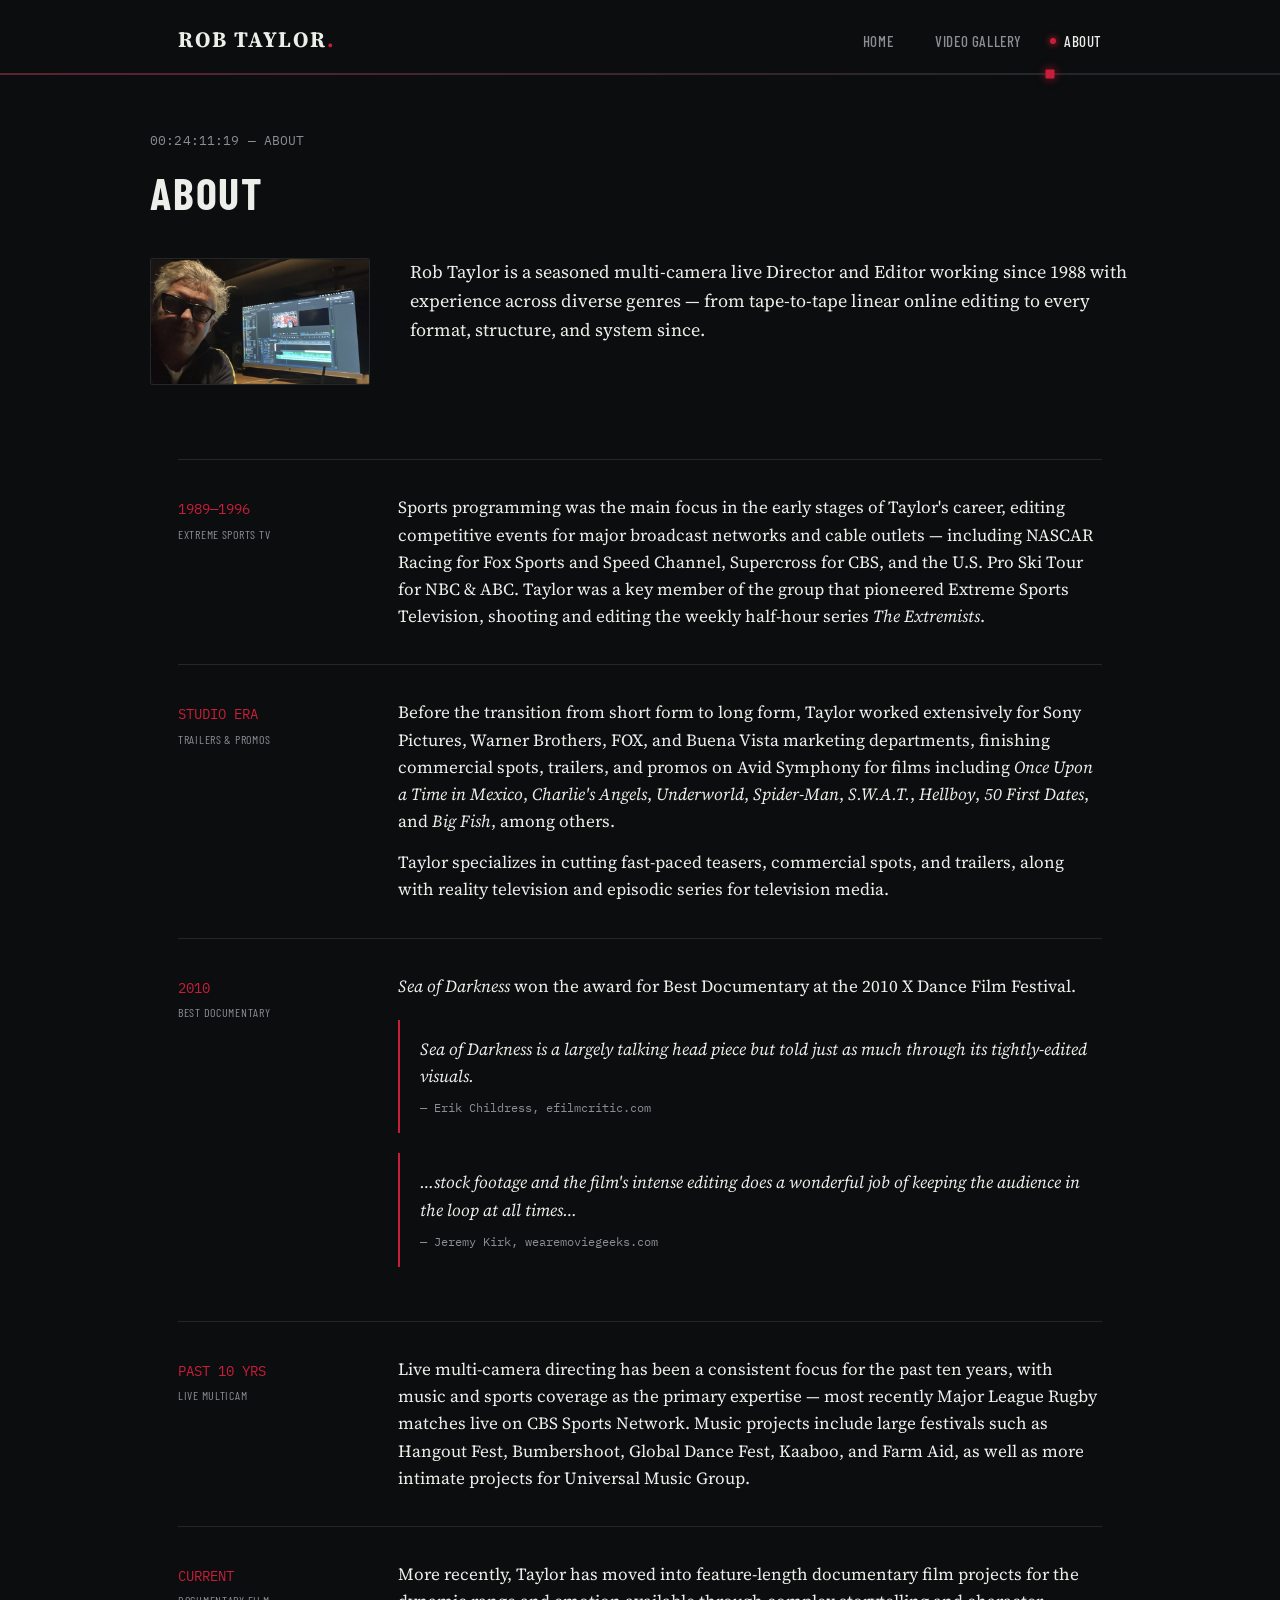
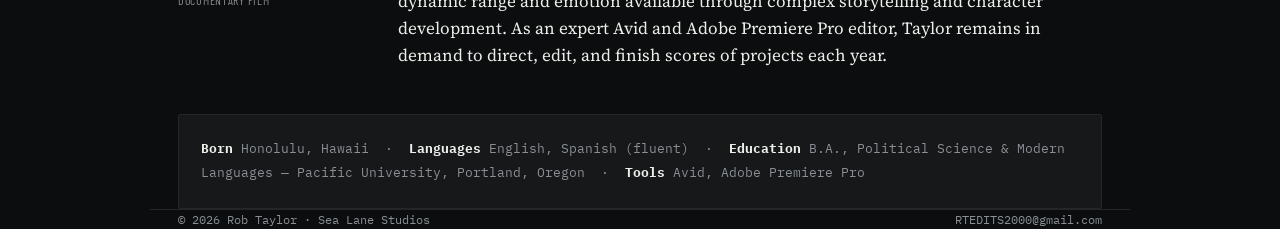
==== about.html @ 9c912b34 "Add files via upload" ====
<!doctype html>
<html lang="en">
<head>
<meta charset="UTF-8">
<meta name="viewport" content="width=device-width, initial-scale=1">
<title>About — Rob Taylor</title>
<meta name="description" content="Rob Taylor is a multi-camera live Director and Editor working since 1988 across sports, music, studio trailers, and documentary film.">
<link rel="stylesheet" href="styles.css">
</head>
<body>

<header class="site-header">
  <div class="frame">
    <div class="header-row">
      <a href="index.html" class="wordmark">ROB TAYLOR<span class="dot">.</span></a>
      <nav class="primary" aria-label="Primary">
        <a href="index.html">Home</a>
        <a href="video-gallery.html">Video Gallery</a>
        <a href="about.html" class="active">About</a>
      </nav>
    </div>
  </div>
  <div class="scrub"><div class="fill" style="width:82%"></div><div class="head" style="left:82%"></div></div>
</header>

<main>
  <section class="section frame" style="border-top:none; padding-top:56px;">
    <p class="eyebrow mono">00:24:11:19 — ABOUT</p>
    <h2>About</h2>

    <div class="bio-top">
      <img src="images/headshot.jpg" alt="Rob Taylor">
      <p>Rob Taylor is a seasoned multi-camera live Director and Editor working since 1988 with experience across diverse genres — from tape-to-tape linear online editing to every format, structure, and system since.</p>
    </div>
  </section>

  <section class="frame" style="padding-top:0;">

    <div class="era">
      <div class="era-time">1989—1996<span class="label-line">Extreme Sports TV</span></div>
      <div>
        <p>Sports programming was the main focus in the early stages of Taylor's career, editing competitive events for major broadcast networks and cable outlets — including NASCAR Racing for Fox Sports and Speed Channel, Supercross for CBS, and the U.S. Pro Ski Tour for NBC &amp; ABC. Taylor was a key member of the group that pioneered Extreme Sports Television, shooting and editing the weekly half-hour series <em>The Extremists</em>.</p>
      </div>
    </div>

    <div class="era">
      <div class="era-time">STUDIO ERA<span class="label-line">Trailers &amp; Promos</span></div>
      <div>
        <p>Before the transition from short form to long form, Taylor worked extensively for Sony Pictures, Warner Brothers, FOX, and Buena Vista marketing departments, finishing commercial spots, trailers, and promos on Avid Symphony for films including <em>Once Upon a Time in Mexico</em>, <em>Charlie's Angels</em>, <em>Underworld</em>, <em>Spider-Man</em>, <em>S.W.A.T.</em>, <em>Hellboy</em>, <em>50 First Dates</em>, and <em>Big Fish</em>, among others.</p>
        <p>Taylor specializes in cutting fast-paced teasers, commercial spots, and trailers, along with reality television and episodic series for television media.</p>
      </div>
    </div>

    <div class="era">
      <div class="era-time">2010<span class="label-line">Best Documentary</span></div>
      <div>
        <p><em>Sea of Darkness</em> won the award for Best Documentary at the 2010 X Dance Film Festival.</p>
        <blockquote>Sea of Darkness is a largely talking head piece but told just as much through its tightly-edited visuals.<cite>— Erik Childress, efilmcritic.com</cite></blockquote>
        <blockquote>…stock footage and the film's intense editing does a wonderful job of keeping the audience in the loop at all times…<cite>— Jeremy Kirk, wearemoviegeeks.com</cite></blockquote>
      </div>
    </div>

    <div class="era">
      <div class="era-time">PAST 10 YRS<span class="label-line">Live Multicam</span></div>
      <div>
        <p>Live multi-camera directing has been a consistent focus for the past ten years, with music and sports coverage as the primary expertise — most recently Major League Rugby matches live on CBS Sports Network. Music projects include large festivals such as Hangout Fest, Bumbershoot, Global Dance Fest, Kaaboo, and Farm Aid, as well as more intimate projects for Universal Music Group.</p>
      </div>
    </div>

    <div class="era">
      <div class="era-time">CURRENT<span class="label-line">Documentary Film</span></div>
      <div>
        <p>More recently, Taylor has moved into feature-length documentary film projects for the dynamic range and emotion available through complex storytelling and character development. As an expert Avid and Adobe Premiere Pro editor, Taylor remains in demand to direct, edit, and finish scores of projects each year.</p>
      </div>
    </div>

    <div class="credentials">
      <strong>Born</strong> Honolulu, Hawaii &nbsp;·&nbsp;
      <strong>Languages</strong> English, Spanish (fluent) &nbsp;·&nbsp;
      <strong>Education</strong> B.A., Political Science &amp; Modern Languages — Pacific University, Portland, Oregon &nbsp;·&nbsp;
      <strong>Tools</strong> Avid, Adobe Premiere Pro
    </div>

  </section>
</main>

<footer class="frame">
  <span>© 2026 Rob Taylor · Sea Lane Studios</span>
  <span><a href="mailto:RTEDITS2000@gmail.com">RTEDITS2000@gmail.com</a></span>
</footer>

</body>
</html>
---- styles.css ----
@import url('https://fonts.googleapis.com/css2?family=Barlow+Condensed:wght@400;500;600;700&family=Source+Serif+4:opsz,wght@8..60,400;8..60,500&family=IBM+Plex+Mono:wght@400;500&display=swap');

:root {
  --bg: #0B0D0E;
  --panel: #16181A;
  --panel-line: #24272A;
  --ink: #EDEDE9;
  --muted: #8A8F94;
  --accent: #C81E3A;
  --focus: #E4A2AD;
}

* { box-sizing: border-box; }

html { scroll-behavior: smooth; }

body {
  margin: 0;
  background: var(--bg);
  color: var(--ink);
  font-family: 'Source Serif 4', Georgia, serif;
  line-height: 1.6;
  -webkit-font-smoothing: antialiased;
}

h1, h2, h3, nav, .label, button, .btn {
  font-family: 'Barlow Condensed', sans-serif;
  text-transform: uppercase;
  letter-spacing: 0.04em;
}

.mono {
  font-family: 'IBM Plex Mono', monospace;
  letter-spacing: 0.01em;
}

a { color: inherit; }

:focus-visible {
  outline: 2px solid var(--focus);
  outline-offset: 3px;
}

/* ---------- Layout shell ---------- */

.frame {
  max-width: 980px;
  margin: 0 auto;
  padding: 0 28px;
}

header.site-header {
  padding: 22px 0 0;
  position: relative;
}

.header-row {
  display: flex;
  align-items: baseline;
  justify-content: space-between;
  flex-wrap: wrap;
  gap: 12px;
  padding-bottom: 16px;
}

.wordmark {
  font-size: 22px;
  font-weight: 700;
  letter-spacing: 0.08em;
  color: var(--ink);
  text-decoration: none;
}

.wordmark .dot {
  color: var(--accent);
}

nav.primary {
  display: flex;
  gap: 28px;
  font-size: 15px;
  font-weight: 500;
}

nav.primary a {
  text-decoration: none;
  color: var(--muted);
  position: relative;
  padding-left: 14px;
}

nav.primary a::before {
  content: '';
  position: absolute;
  left: 0;
  top: 50%;
  transform: translateY(-50%);
  width: 6px;
  height: 6px;
  border-radius: 50%;
  background: transparent;
}

nav.primary a.active {
  color: var(--ink);
}

nav.primary a.active::before {
  background: var(--accent);
  box-shadow: 0 0 6px 1px rgba(200, 30, 58, 0.7);
}

nav.primary a:hover {
  color: var(--ink);
}

/* Scrub bar signature element */
.scrub {
  position: relative;
  height: 2px;
  background: var(--panel-line);
  margin: 0 0 0;
}

.scrub .head {
  position: absolute;
  top: 50%;
  transform: translate(-50%, -50%);
  width: 9px;
  height: 9px;
  background: var(--accent);
  border-radius: 1px;
  box-shadow: 0 0 8px 1px rgba(200, 30, 58, 0.55);
}

.scrub .fill {
  position: absolute;
  top: 0;
  left: 0;
  height: 100%;
  background: linear-gradient(90deg, var(--accent), transparent);
  opacity: 0.35;
}

.scrub-label {
  display: flex;
  justify-content: space-between;
  font-size: 11px;
  color: var(--muted);
  padding: 6px 0 0;
}

/* ---------- Hero ---------- */

.hero {
  padding: 90px 0 70px;
}

.tag {
  font-size: 13px;
  color: var(--accent);
  font-weight: 600;
  margin: 0 0 18px;
}

.hero h1 {
  font-size: clamp(52px, 10vw, 96px);
  line-height: 0.92;
  margin: 0 0 8px;
  font-weight: 700;
}

.hero .role {
  font-size: clamp(20px, 3vw, 28px);
  color: var(--muted);
  font-weight: 500;
  margin: 0 0 36px;
}

.hero .role span {
  color: var(--ink);
}

.cta-row {
  display: flex;
  align-items: center;
  gap: 24px;
  flex-wrap: wrap;
  margin-top: 40px;
}

.btn {
  display: inline-flex;
  align-items: center;
  gap: 10px;
  background: var(--accent);
  color: #fff;
  padding: 14px 26px;
  font-size: 16px;
  font-weight: 600;
  text-decoration: none;
  border-radius: 2px;
  transition: background 0.15s ease, transform 0.15s ease;
}

.btn:hover {
  background: #E23350;
  transform: translateY(-1px);
}

.contact-links {
  display: flex;
  align-items: center;
  gap: 18px;
  font-family: 'IBM Plex Mono', monospace;
  font-size: 14px;
  color: var(--muted);
}

.contact-links a {
  text-decoration: none;
  color: var(--muted);
  border-bottom: 1px solid transparent;
}

.contact-links a:hover {
  color: var(--ink);
  border-bottom-color: var(--accent);
}

.contact-links img {
  height: 16px;
  width: auto;
  vertical-align: middle;
  opacity: 0.75;
}

/* ---------- Section generic ---------- */

.section {
  padding: 64px 0;
  border-top: 1px solid var(--panel-line);
}

.eyebrow {
  font-size: 13px;
  color: var(--muted);
  margin: 0 0 6px;
}

.section h2 {
  font-size: clamp(32px, 5vw, 44px);
  margin: 0 0 30px;
  font-weight: 700;
}

/* ---------- About: era timeline ---------- */

.bio-top {
  display: grid;
  grid-template-columns: 220px 1fr;
  gap: 40px;
  align-items: start;
  margin-bottom: 10px;
}

.bio-top img {
  width: 100%;
  border-radius: 2px;
  filter: grayscale(15%);
  border: 1px solid var(--panel-line);
}

.bio-top p {
  font-size: 18px;
  color: var(--ink);
  margin: 0;
}

.era {
  padding: 34px 0;
  border-top: 1px solid var(--panel-line);
  display: grid;
  grid-template-columns: 180px 1fr;
  gap: 40px;
}

.era-time {
  font-family: 'IBM Plex Mono', monospace;
  font-size: 14px;
  color: var(--accent);
  white-space: nowrap;
  padding-top: 4px;
}

.era-time .label-line {
  display: block;
  color: var(--muted);
  font-size: 12px;
  margin-top: 4px;
  text-transform: uppercase;
  letter-spacing: 0.06em;
  font-family: 'Barlow Condensed', sans-serif;
}

.era p {
  margin: 0 0 14px;
  font-size: 17px;
}

.era p:last-child { margin-bottom: 0; }

blockquote {
  margin: 20px 0;
  padding: 16px 0 16px 20px;
  border-left: 2px solid var(--accent);
  font-style: italic;
  color: var(--ink);
  font-size: 17px;
}

blockquote cite {
  display: block;
  margin-top: 8px;
  font-style: normal;
  font-family: 'IBM Plex Mono', monospace;
  font-size: 12px;
  color: var(--muted);
}

.credentials {
  margin-top: 10px;
  padding: 22px;
  background: var(--panel);
  border: 1px solid var(--panel-line);
  border-radius: 2px;
  font-family: 'IBM Plex Mono', monospace;
  font-size: 13px;
  color: var(--muted);
  line-height: 1.9;
}

.credentials strong { color: var(--ink); }

/* ---------- Video gallery ---------- */

.gallery-frame {
  position: relative;
  border: 1px solid var(--panel-line);
  background: var(--panel);
  padding: 10px;
  border-radius: 3px;
}

.gallery-frame .bezel-label {
  display: flex;
  justify-content: space-between;
  font-family: 'IBM Plex Mono', monospace;
  font-size: 11px;
  color: var(--muted);
  padding: 2px 6px 10px;
}

.gallery-frame .rec {
  color: var(--accent);
}

.gallery-frame .rec::before {
  content: '● ';
}

.embed-wrap {
  position: relative;
  padding-top: 56.25%;
  background: #000;
}

.embed-wrap iframe {
  position: absolute;
  top: 0; left: 0;
  width: 100%;
  height: 100%;
  border: 0;
}

.gallery-fallback {
  margin-top: 18px;
  font-size: 15px;
  color: var(--muted);
}

.gallery-fallback a {
  color: var(--ink);
  border-bottom: 1px solid var(--accent);
  text-decoration: none;
}

/* ---------- Footer ---------- */

footer {
  padding: 40px 0 60px;
  border-top: 1px solid var(--panel-line);
  display: flex;
  justify-content: space-between;
  align-items: center;
  flex-wrap: wrap;
  gap: 14px;
  font-family: 'IBM Plex Mono', monospace;
  font-size: 12px;
  color: var(--muted);
}

footer a {
  color: var(--muted);
  text-decoration: none;
}

footer a:hover {
  color: var(--ink);
}

/* ---------- Responsive ---------- */

@media (max-width: 640px) {
  .bio-top, .era {
    grid-template-columns: 1fr;
    gap: 16px;
  }
  .bio-top img { width: 160px; }
  .hero { padding: 60px 0 50px; }
  nav.primary { gap: 18px; font-size: 13px; }
}

@media (prefers-reduced-motion: reduce) {
  html { scroll-behavior: auto; }
  .btn { transition: none; }
}
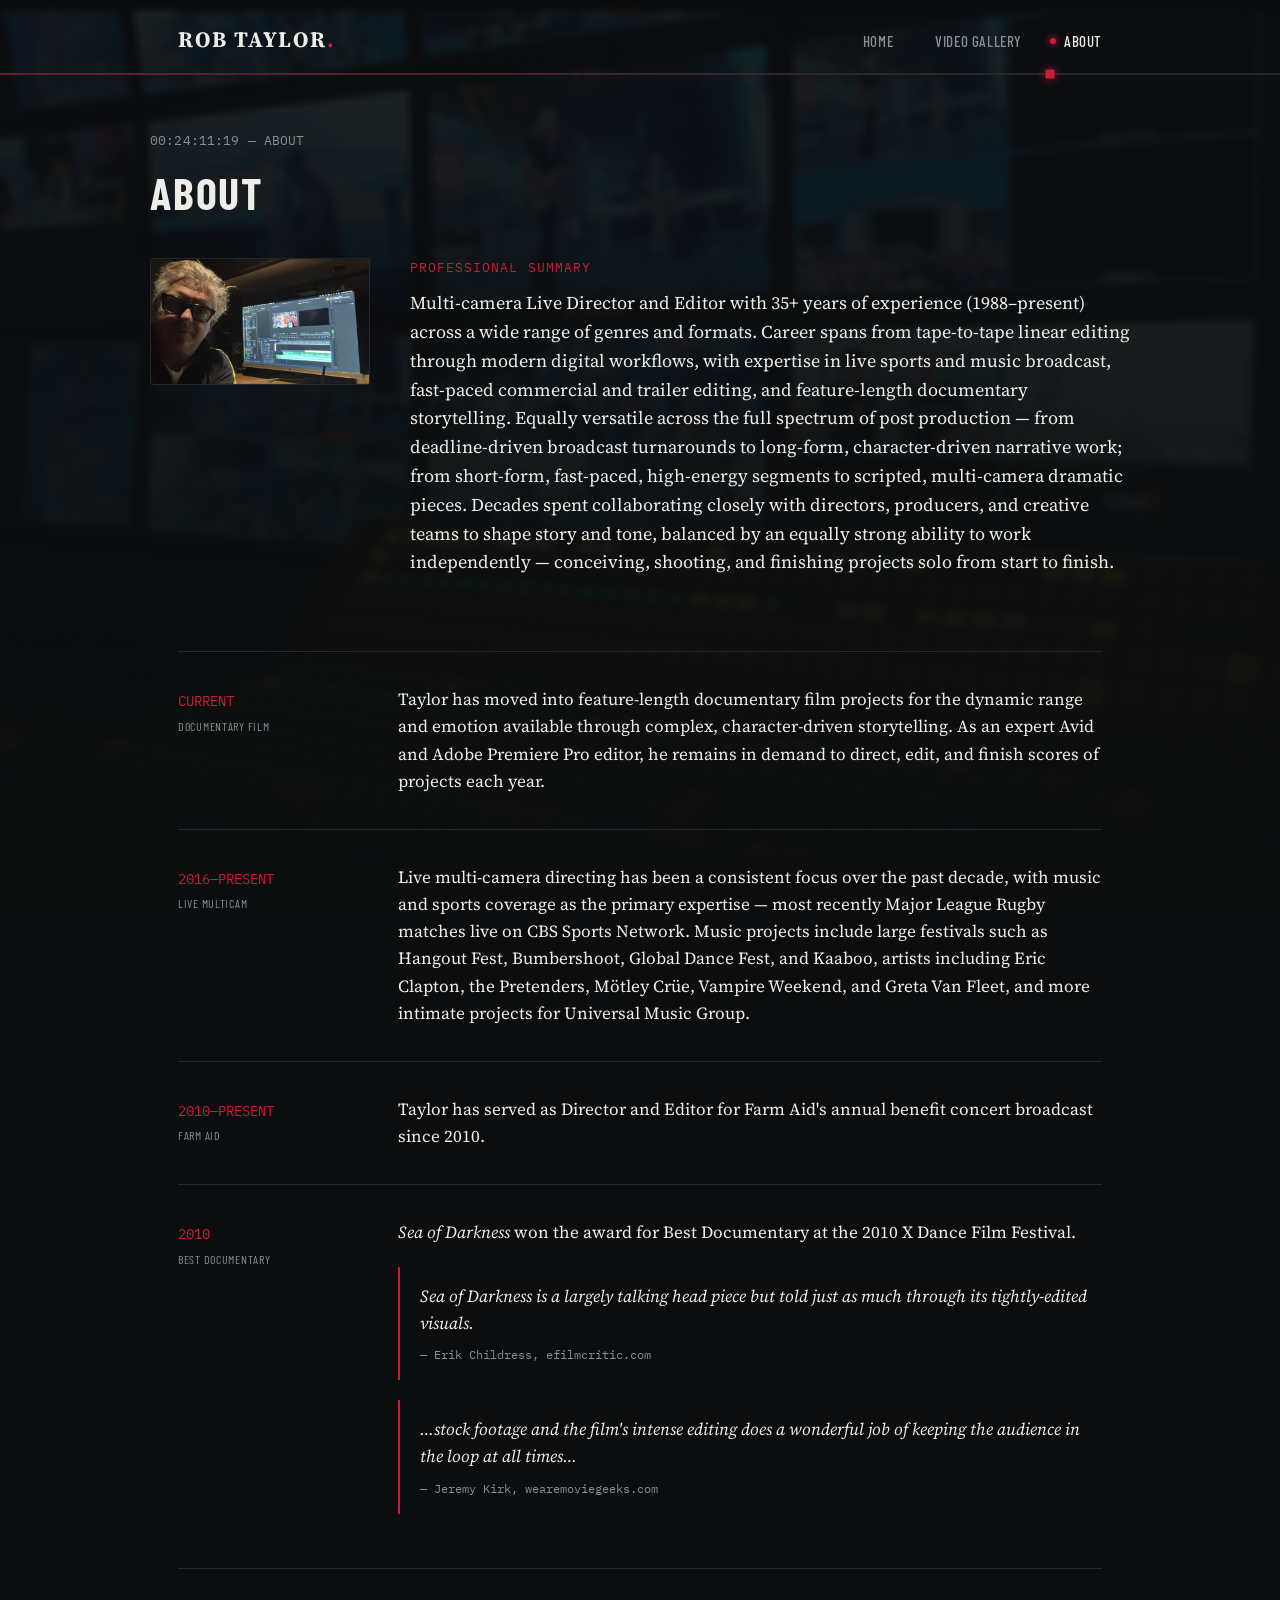
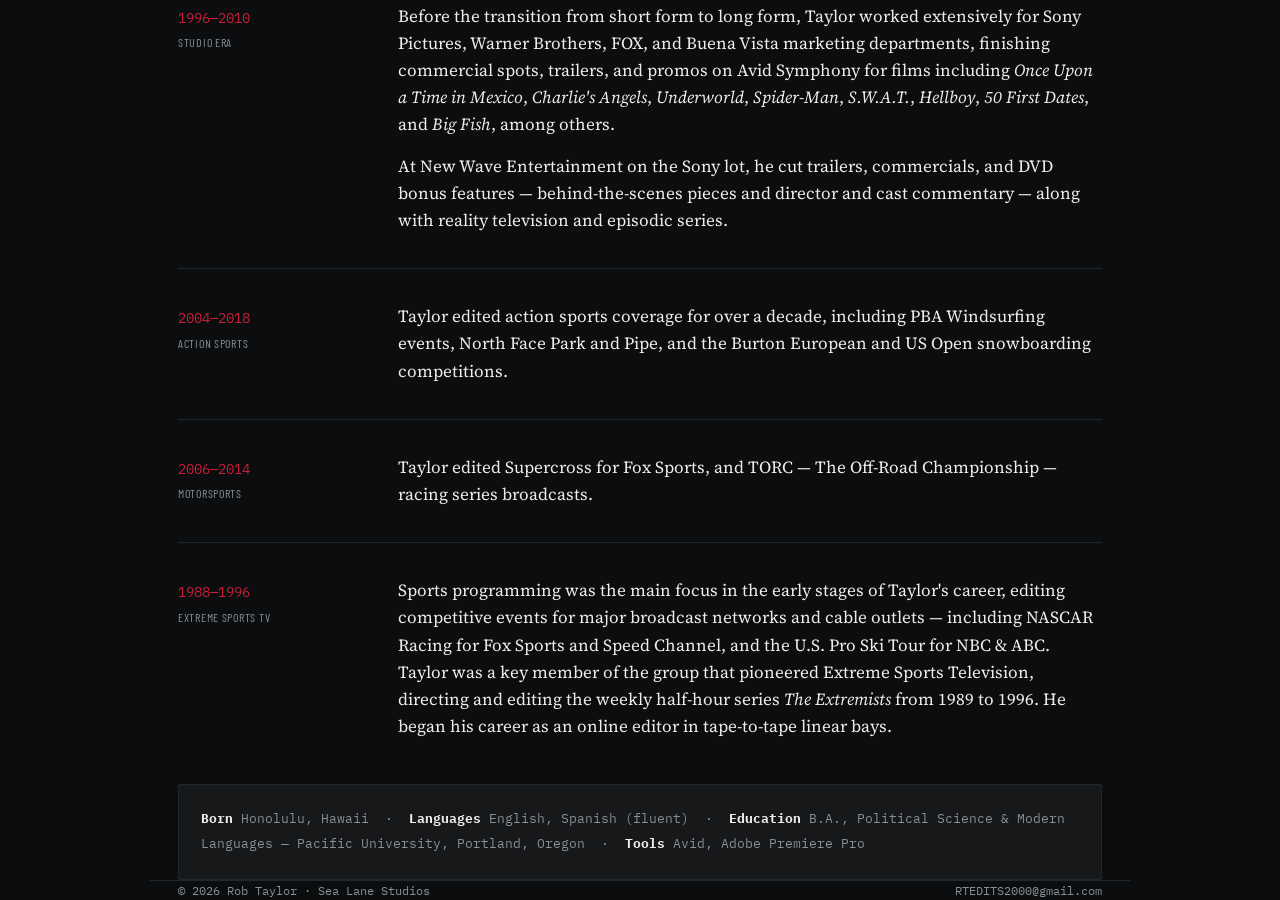
==== commit 5df4b306: "Add files via upload" ====
--- a/about.html
+++ b/about.html
@@ -7,7 +7,7 @@
 <meta name="description" content="Rob Taylor is a multi-camera live Director and Editor working since 1988 across sports, music, studio trailers, and documentary film.">
 <link rel="stylesheet" href="styles.css">
 </head>
-<body>
+<body class="bg-broadcast">
 
 <header class="site-header">
   <div class="frame">
@@ -30,24 +30,33 @@
 
     <div class="bio-top">
       <img src="images/headshot.jpg" alt="Rob Taylor">
-      <p>Rob Taylor is a seasoned multi-camera live Director and Editor working since 1988 with experience across diverse genres — from tape-to-tape linear online editing to every format, structure, and system since.</p>
+      <div>
+        <p class="mono" style="color:var(--accent); font-size:13px; letter-spacing:0.08em; text-transform:uppercase; margin:0 0 10px;">Professional Summary</p>
+        <p>Multi-camera Live Director and Editor with 35+ years of experience (1988–present) across a wide range of genres and formats. Career spans from tape-to-tape linear editing through modern digital workflows, with expertise in live sports and music broadcast, fast-paced commercial and trailer editing, and feature-length documentary storytelling. Equally versatile across the full spectrum of post production — from deadline-driven broadcast turnarounds to long-form, character-driven narrative work; from short-form, fast-paced, high-energy segments to scripted, multi-camera dramatic pieces. Decades spent collaborating closely with directors, producers, and creative teams to shape story and tone, balanced by an equally strong ability to work independently — conceiving, shooting, and finishing projects solo from start to finish.</p>
+      </div>
     </div>
   </section>
 
   <section class="frame" style="padding-top:0;">
 
     <div class="era">
-      <div class="era-time">1989—1996<span class="label-line">Extreme Sports TV</span></div>
+      <div class="era-time">CURRENT<span class="label-line">Documentary Film</span></div>
       <div>
-        <p>Sports programming was the main focus in the early stages of Taylor's career, editing competitive events for major broadcast networks and cable outlets — including NASCAR Racing for Fox Sports and Speed Channel, Supercross for CBS, and the U.S. Pro Ski Tour for NBC &amp; ABC. Taylor was a key member of the group that pioneered Extreme Sports Television, shooting and editing the weekly half-hour series <em>The Extremists</em>.</p>
+        <p>Taylor has moved into feature-length documentary film projects for the dynamic range and emotion available through complex, character-driven storytelling. As an expert Avid and Adobe Premiere Pro editor, he remains in demand to direct, edit, and finish scores of projects each year.</p>
       </div>
     </div>
 
     <div class="era">
-      <div class="era-time">STUDIO ERA<span class="label-line">Trailers &amp; Promos</span></div>
+      <div class="era-time">2016—PRESENT<span class="label-line">Live Multicam</span></div>
       <div>
-        <p>Before the transition from short form to long form, Taylor worked extensively for Sony Pictures, Warner Brothers, FOX, and Buena Vista marketing departments, finishing commercial spots, trailers, and promos on Avid Symphony for films including <em>Once Upon a Time in Mexico</em>, <em>Charlie's Angels</em>, <em>Underworld</em>, <em>Spider-Man</em>, <em>S.W.A.T.</em>, <em>Hellboy</em>, <em>50 First Dates</em>, and <em>Big Fish</em>, among others.</p>
-        <p>Taylor specializes in cutting fast-paced teasers, commercial spots, and trailers, along with reality television and episodic series for television media.</p>
+        <p>Live multi-camera directing has been a consistent focus over the past decade, with music and sports coverage as the primary expertise — most recently Major League Rugby matches live on CBS Sports Network. Music projects include large festivals such as Hangout Fest, Bumbershoot, Global Dance Fest, and Kaaboo, artists including Eric Clapton, the Pretenders, Mötley Crüe, Vampire Weekend, and Greta Van Fleet, and more intimate projects for Universal Music Group.</p>
+      </div>
+    </div>
+
+    <div class="era">
+      <div class="era-time">2010—PRESENT<span class="label-line">Farm Aid</span></div>
+      <div>
+        <p>Taylor has served as Director and Editor for Farm Aid's annual benefit concert broadcast since 2010.</p>
       </div>
     </div>
 
@@ -61,16 +70,31 @@
     </div>
 
     <div class="era">
-      <div class="era-time">PAST 10 YRS<span class="label-line">Live Multicam</span></div>
+      <div class="era-time">1996—2010<span class="label-line">Studio Era</span></div>
       <div>
-        <p>Live multi-camera directing has been a consistent focus for the past ten years, with music and sports coverage as the primary expertise — most recently Major League Rugby matches live on CBS Sports Network. Music projects include large festivals such as Hangout Fest, Bumbershoot, Global Dance Fest, Kaaboo, and Farm Aid, as well as more intimate projects for Universal Music Group.</p>
+        <p>Before the transition from short form to long form, Taylor worked extensively for Sony Pictures, Warner Brothers, FOX, and Buena Vista marketing departments, finishing commercial spots, trailers, and promos on Avid Symphony for films including <em>Once Upon a Time in Mexico</em>, <em>Charlie's Angels</em>, <em>Underworld</em>, <em>Spider-Man</em>, <em>S.W.A.T.</em>, <em>Hellboy</em>, <em>50 First Dates</em>, and <em>Big Fish</em>, among others.</p>
+        <p>At New Wave Entertainment on the Sony lot, he cut trailers, commercials, and DVD bonus features — behind-the-scenes pieces and director and cast commentary — along with reality television and episodic series.</p>
       </div>
     </div>
 
     <div class="era">
-      <div class="era-time">CURRENT<span class="label-line">Documentary Film</span></div>
+      <div class="era-time">2004—2018<span class="label-line">Action Sports</span></div>
       <div>
-        <p>More recently, Taylor has moved into feature-length documentary film projects for the dynamic range and emotion available through complex storytelling and character development. As an expert Avid and Adobe Premiere Pro editor, Taylor remains in demand to direct, edit, and finish scores of projects each year.</p>
+        <p>Taylor edited action sports coverage for over a decade, including PBA Windsurfing events, North Face Park and Pipe, and the Burton European and US Open snowboarding competitions.</p>
+      </div>
+    </div>
+
+    <div class="era">
+      <div class="era-time">2006—2014<span class="label-line">Motorsports</span></div>
+      <div>
+        <p>Taylor edited Supercross for Fox Sports, and TORC — The Off-Road Championship — racing series broadcasts.</p>
+      </div>
+    </div>
+
+    <div class="era">
+      <div class="era-time">1988—1996<span class="label-line">Extreme Sports TV</span></div>
+      <div>
+        <p>Sports programming was the main focus in the early stages of Taylor's career, editing competitive events for major broadcast networks and cable outlets — including NASCAR Racing for Fox Sports and Speed Channel, and the U.S. Pro Ski Tour for NBC &amp; ABC. Taylor was a key member of the group that pioneered Extreme Sports Television, directing and editing the weekly half-hour series <em>The Extremists</em> from 1989 to 1996. He began his career as an online editor in tape-to-tape linear bays.</p>
       </div>
     </div>
 
--- a/styles.css
+++ b/styles.css
@@ -21,6 +21,22 @@
   font-family: 'Source Serif 4', Georgia, serif;
   line-height: 1.6;
   -webkit-font-smoothing: antialiased;
+  min-height: 100vh;
+}
+
+body.bg-broadcast {
+  background-image:
+    linear-gradient(180deg, rgba(11,13,14,0.90) 0%, rgba(11,13,14,0.94) 45%, rgba(11,13,14,0.99) 100%),
+    url('images/monitor-wall.png');
+  background-size: cover;
+  background-position: center top;
+  background-repeat: no-repeat;
+}
+
+@media (min-width: 900px) {
+  body.bg-broadcast {
+    background-attachment: fixed;
+  }
 }
 
 h1, h2, h3, nav, .label, button, .btn {
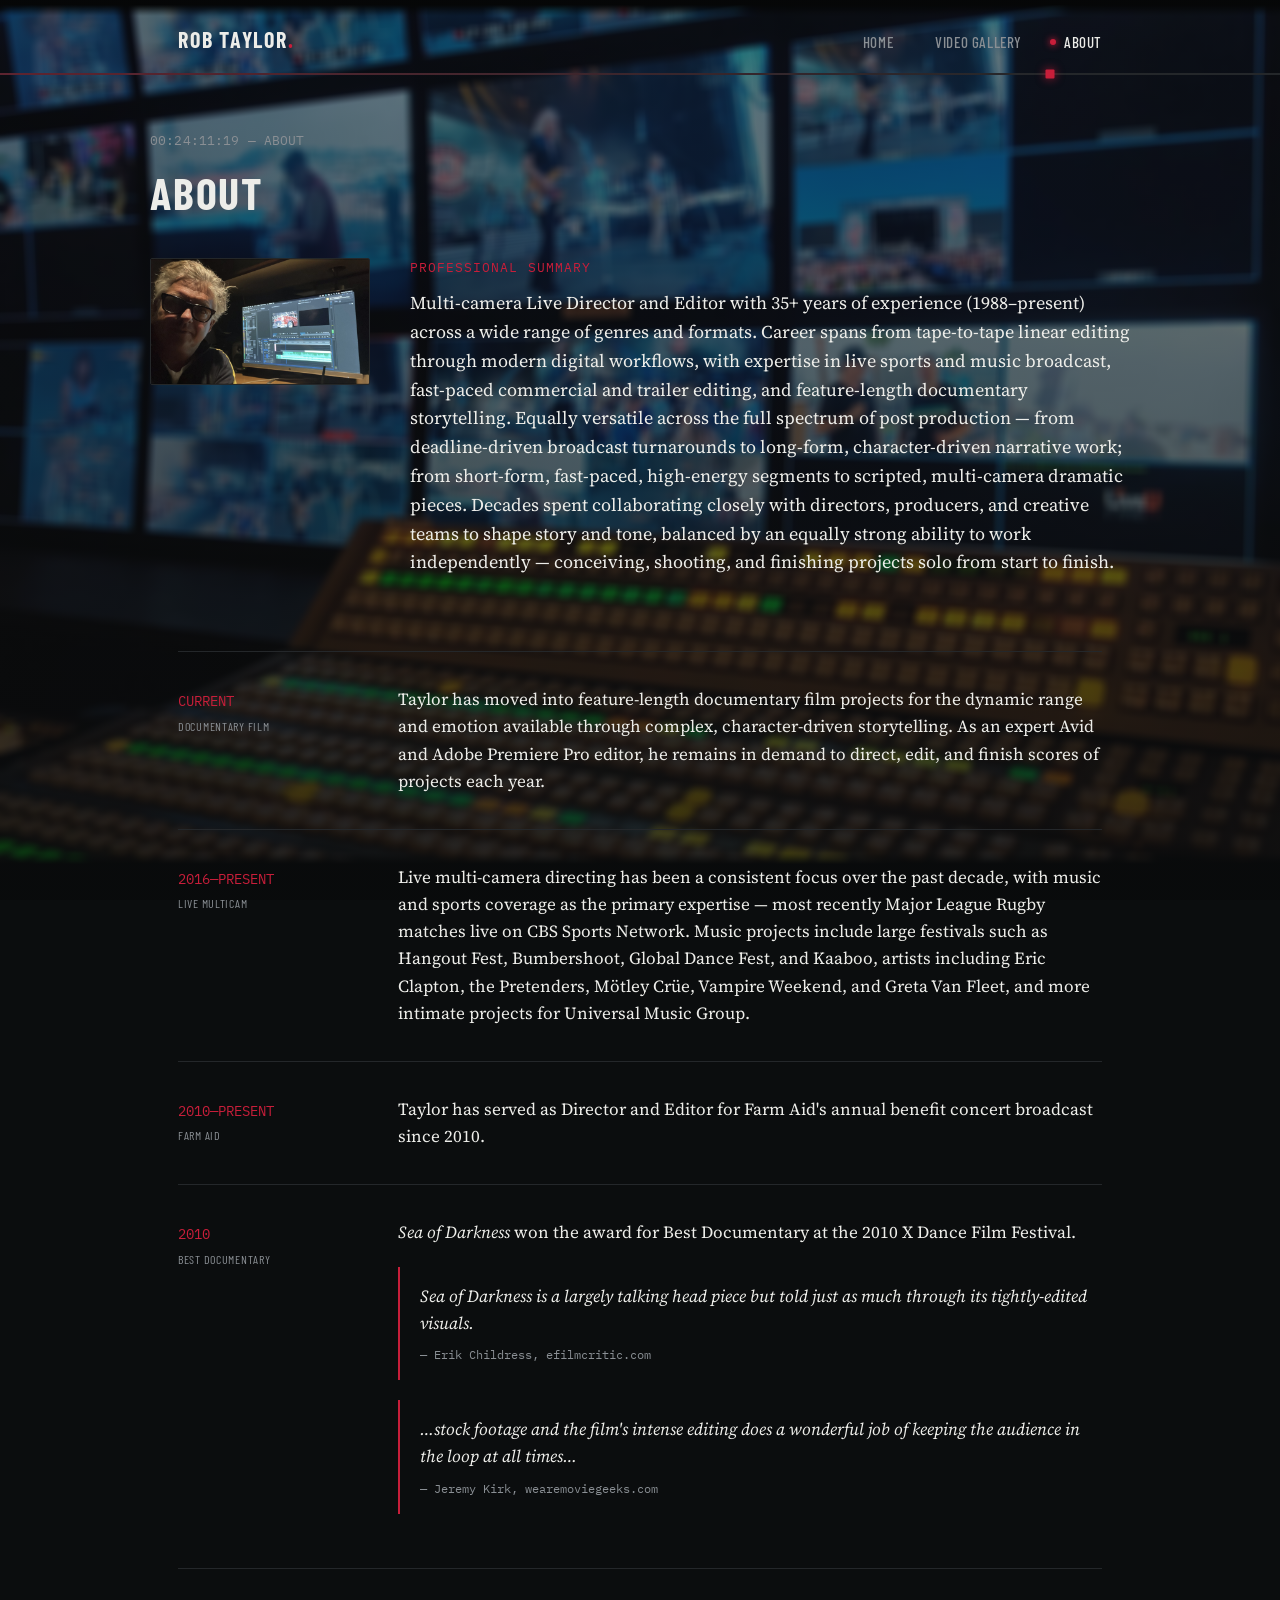
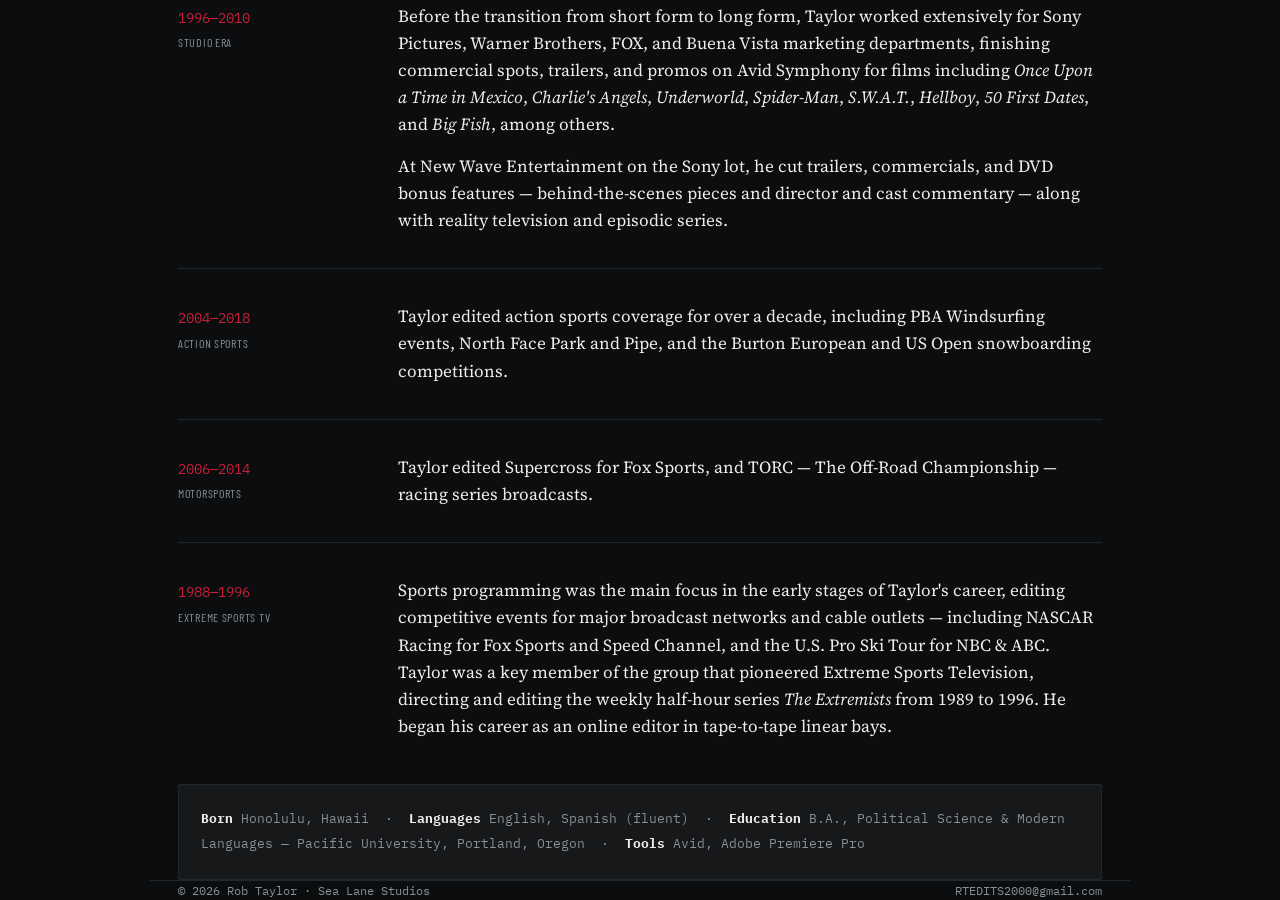
==== commit fa027783: "Add files via upload" ====
--- a/about.html
+++ b/about.html
@@ -5,7 +5,7 @@
 <meta name="viewport" content="width=device-width, initial-scale=1">
 <title>About — Rob Taylor</title>
 <meta name="description" content="Rob Taylor is a multi-camera live Director and Editor working since 1988 across sports, music, studio trailers, and documentary film.">
-<link rel="stylesheet" href="styles.css">
+<link rel="stylesheet" href="styles.css?v=2">
 </head>
 <body class="bg-broadcast">
 
--- a/styles.css
+++ b/styles.css
@@ -26,7 +26,7 @@
 
 body.bg-broadcast {
   background-image:
-    linear-gradient(180deg, rgba(11,13,14,0.90) 0%, rgba(11,13,14,0.94) 45%, rgba(11,13,14,0.99) 100%),
+    linear-gradient(180deg, rgba(11,13,14,0.52) 0%, rgba(11,13,14,0.64) 45%, rgba(11,13,14,0.82) 100%),
     url('images/monitor-wall.png');
   background-size: cover;
   background-position: center top;
@@ -80,6 +80,8 @@
 }
 
 .wordmark {
+  font-family: 'Barlow Condensed', sans-serif;
+  text-transform: uppercase;
   font-size: 22px;
   font-weight: 700;
   letter-spacing: 0.08em;
@@ -173,7 +175,7 @@
 }
 
 .tag {
-  font-size: 13px;
+  font-size: 17px;
   color: var(--accent);
   font-weight: 600;
   margin: 0 0 18px;
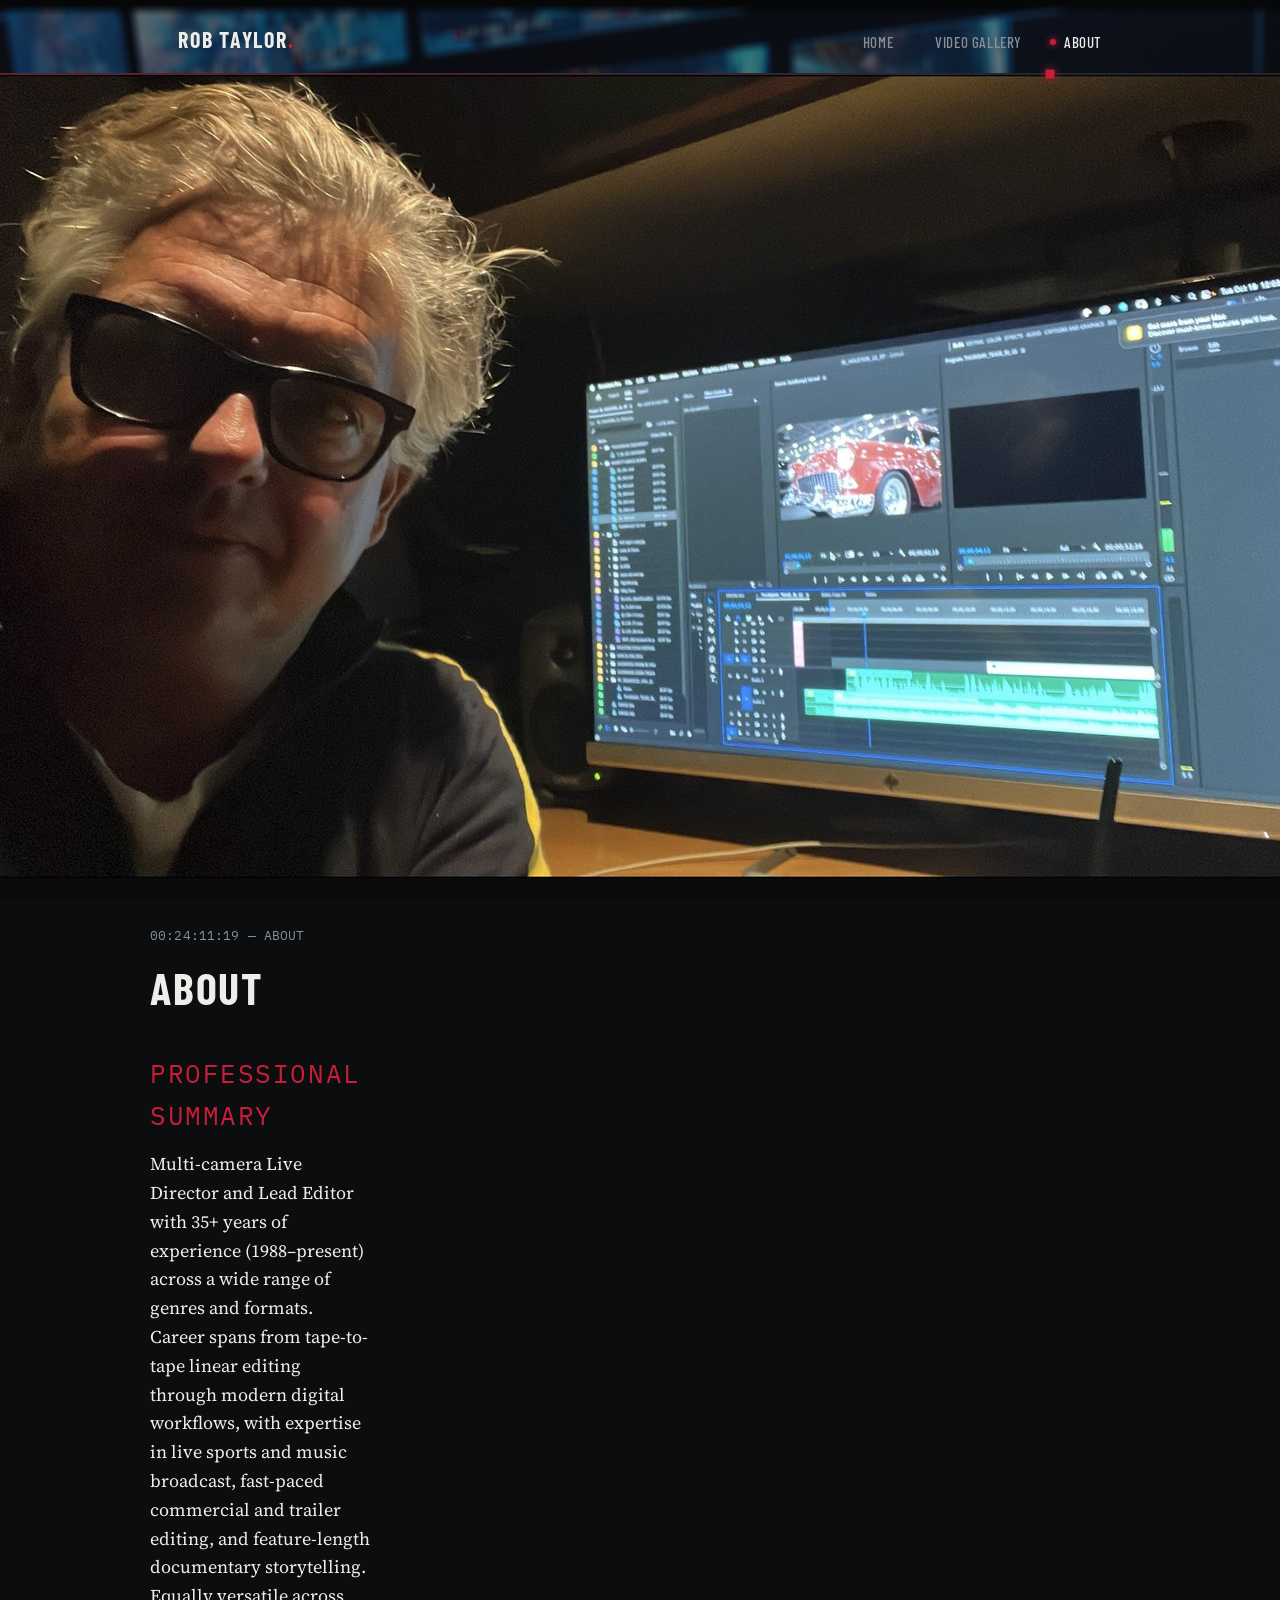
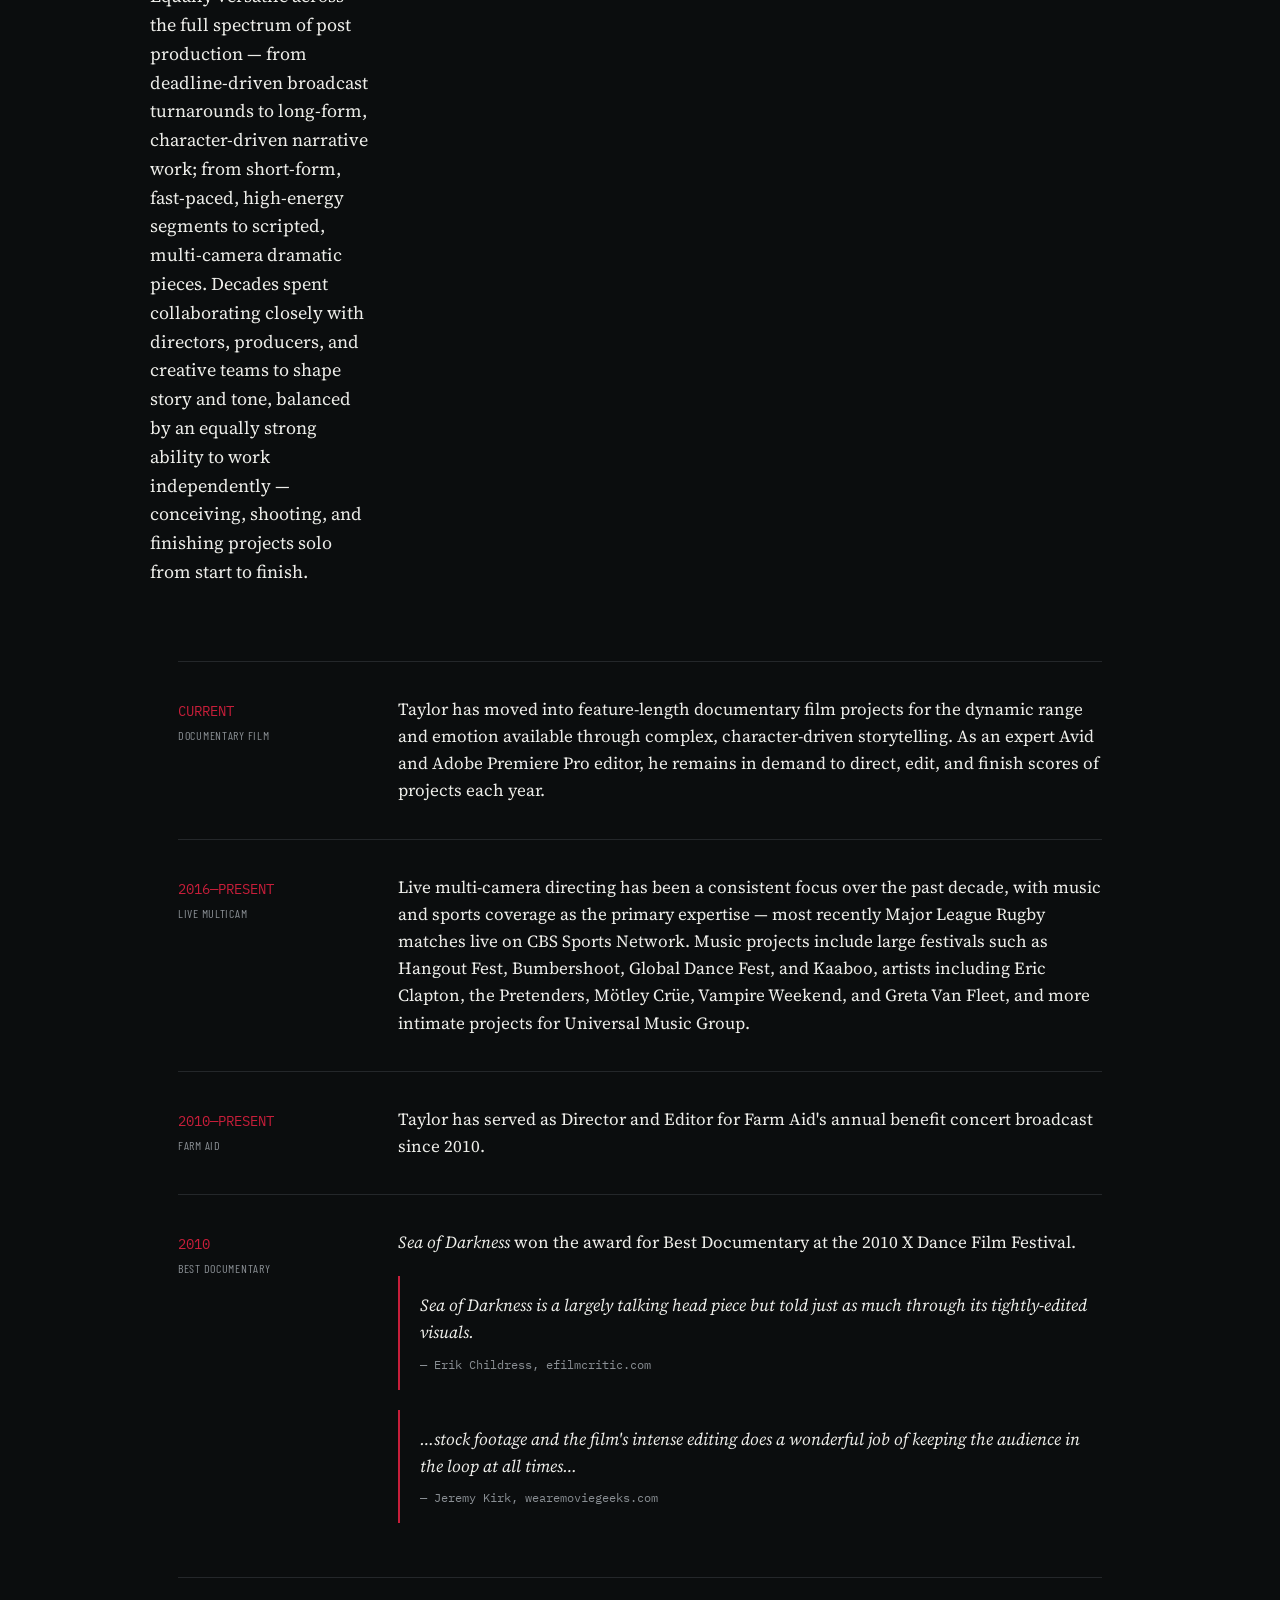
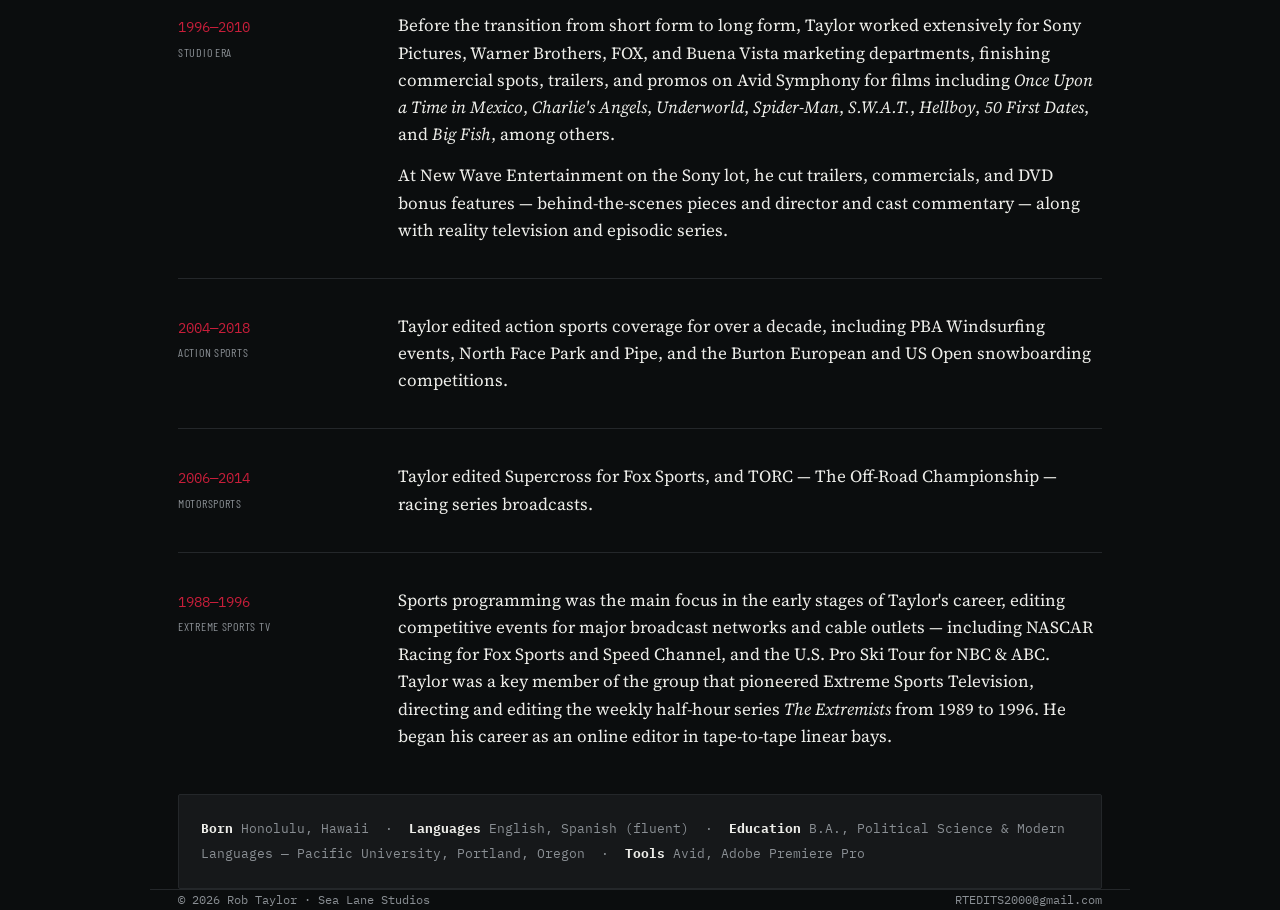
==== commit fe9ce0e8: "Add files via upload" ====
--- a/about.html
+++ b/about.html
@@ -5,6 +5,7 @@
 <meta name="viewport" content="width=device-width, initial-scale=1">
 <title>About — Rob Taylor</title>
 <meta name="description" content="Rob Taylor is a multi-camera live Director and Editor working since 1988 across sports, music, studio trailers, and documentary film.">
+<link rel="icon" type="image/png" href="images/favicon.png">
 <link rel="stylesheet" href="styles.css?v=2">
 </head>
 <body class="bg-broadcast">
@@ -24,15 +25,16 @@
 </header>
 
 <main>
-  <section class="section frame" style="border-top:none; padding-top:56px;">
+  <div class="about-banner"><img src="images/headshot.jpg" alt="Rob Taylor"></div>
+
+  <section class="section frame" style="border-top:none; padding-top:40px;">
     <p class="eyebrow mono">00:24:11:19 — ABOUT</p>
     <h2>About</h2>
 
     <div class="bio-top">
-      <img src="images/headshot.jpg" alt="Rob Taylor">
       <div>
-        <p class="mono" style="color:var(--accent); font-size:13px; letter-spacing:0.08em; text-transform:uppercase; margin:0 0 10px;">Professional Summary</p>
-        <p>Multi-camera Live Director and Editor with 35+ years of experience (1988–present) across a wide range of genres and formats. Career spans from tape-to-tape linear editing through modern digital workflows, with expertise in live sports and music broadcast, fast-paced commercial and trailer editing, and feature-length documentary storytelling. Equally versatile across the full spectrum of post production — from deadline-driven broadcast turnarounds to long-form, character-driven narrative work; from short-form, fast-paced, high-energy segments to scripted, multi-camera dramatic pieces. Decades spent collaborating closely with directors, producers, and creative teams to shape story and tone, balanced by an equally strong ability to work independently — conceiving, shooting, and finishing projects solo from start to finish.</p>
+        <p class="mono" style="color:var(--accent); font-size:26px; letter-spacing:0.06em; text-transform:uppercase; margin:0 0 14px;">Professional Summary</p>
+        <p>Multi-camera Live Director and Lead Editor with 35+ years of experience (1988–present) across a wide range of genres and formats. Career spans from tape-to-tape linear editing through modern digital workflows, with expertise in live sports and music broadcast, fast-paced commercial and trailer editing, and feature-length documentary storytelling. Equally versatile across the full spectrum of post production — from deadline-driven broadcast turnarounds to long-form, character-driven narrative work; from short-form, fast-paced, high-energy segments to scripted, multi-camera dramatic pieces. Decades spent collaborating closely with directors, producers, and creative teams to shape story and tone, balanced by an equally strong ability to work independently — conceiving, shooting, and finishing projects solo from start to finish.</p>
       </div>
     </div>
   </section>
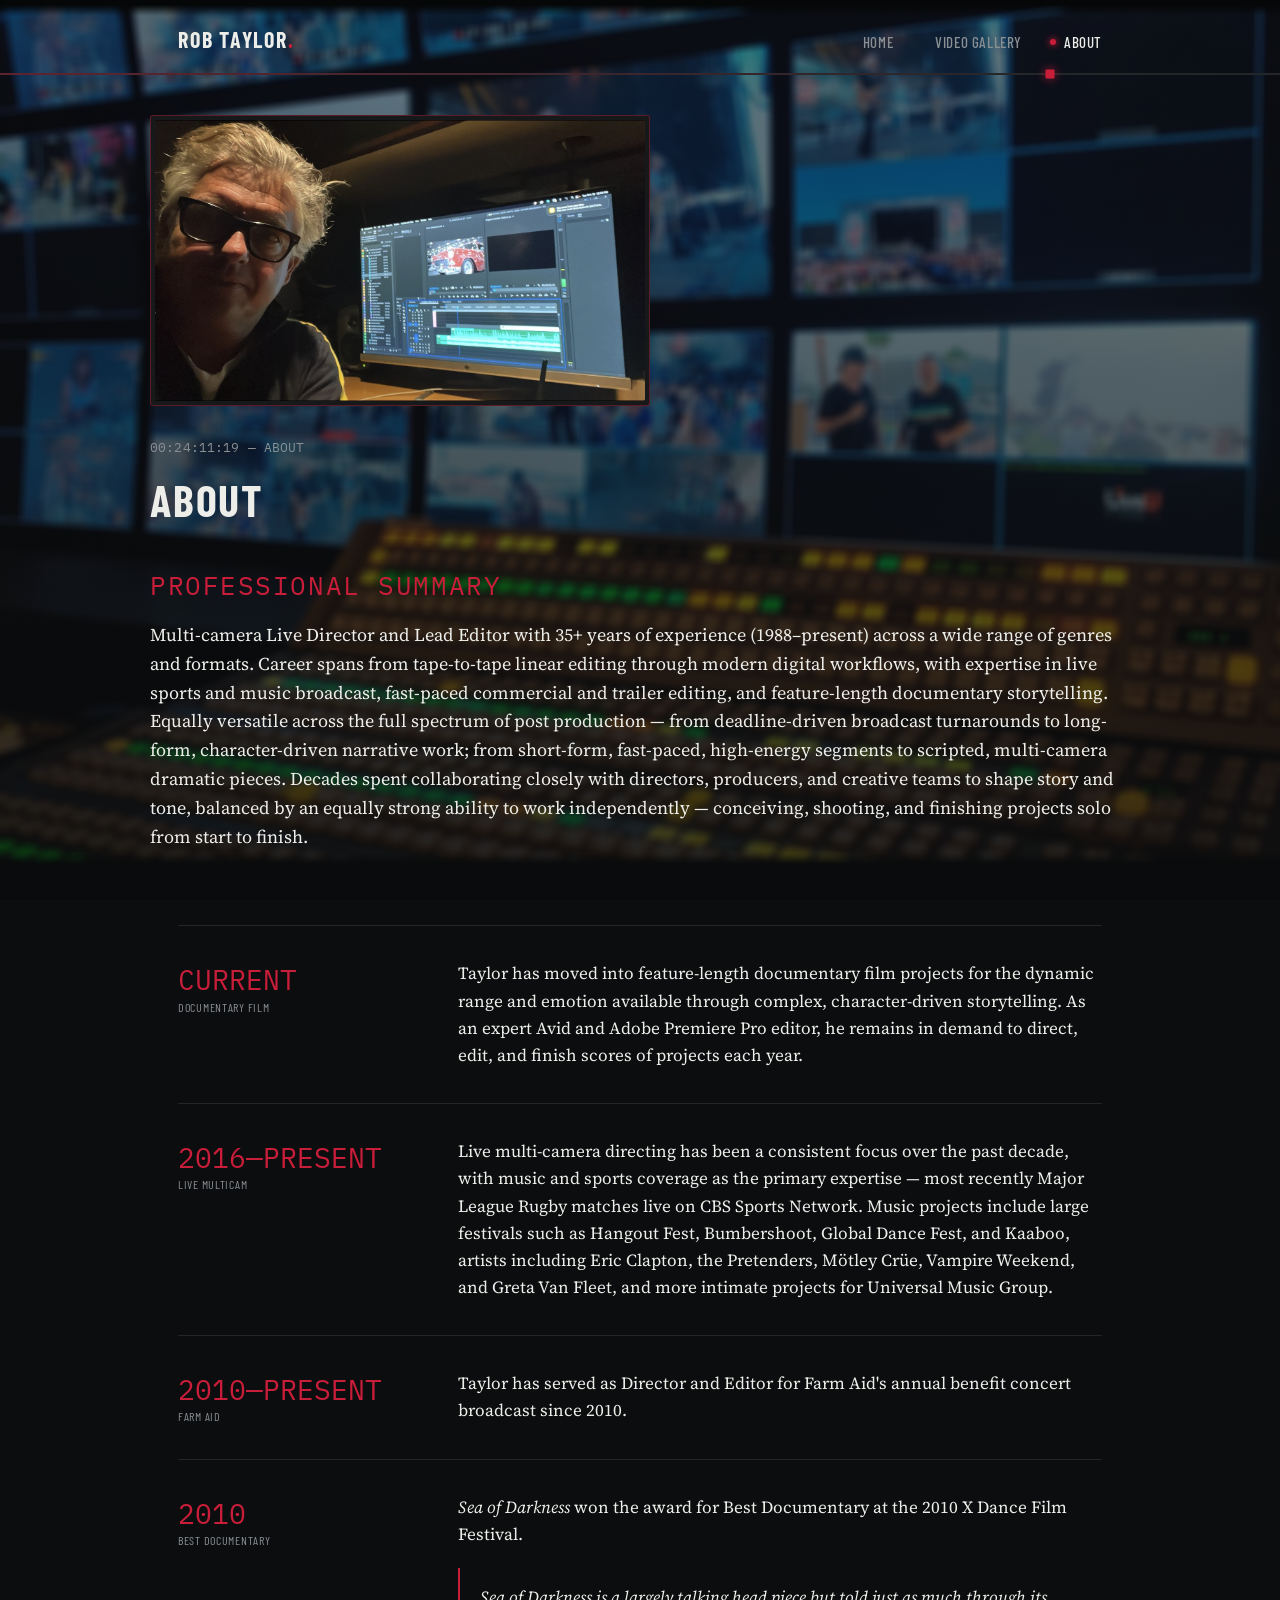
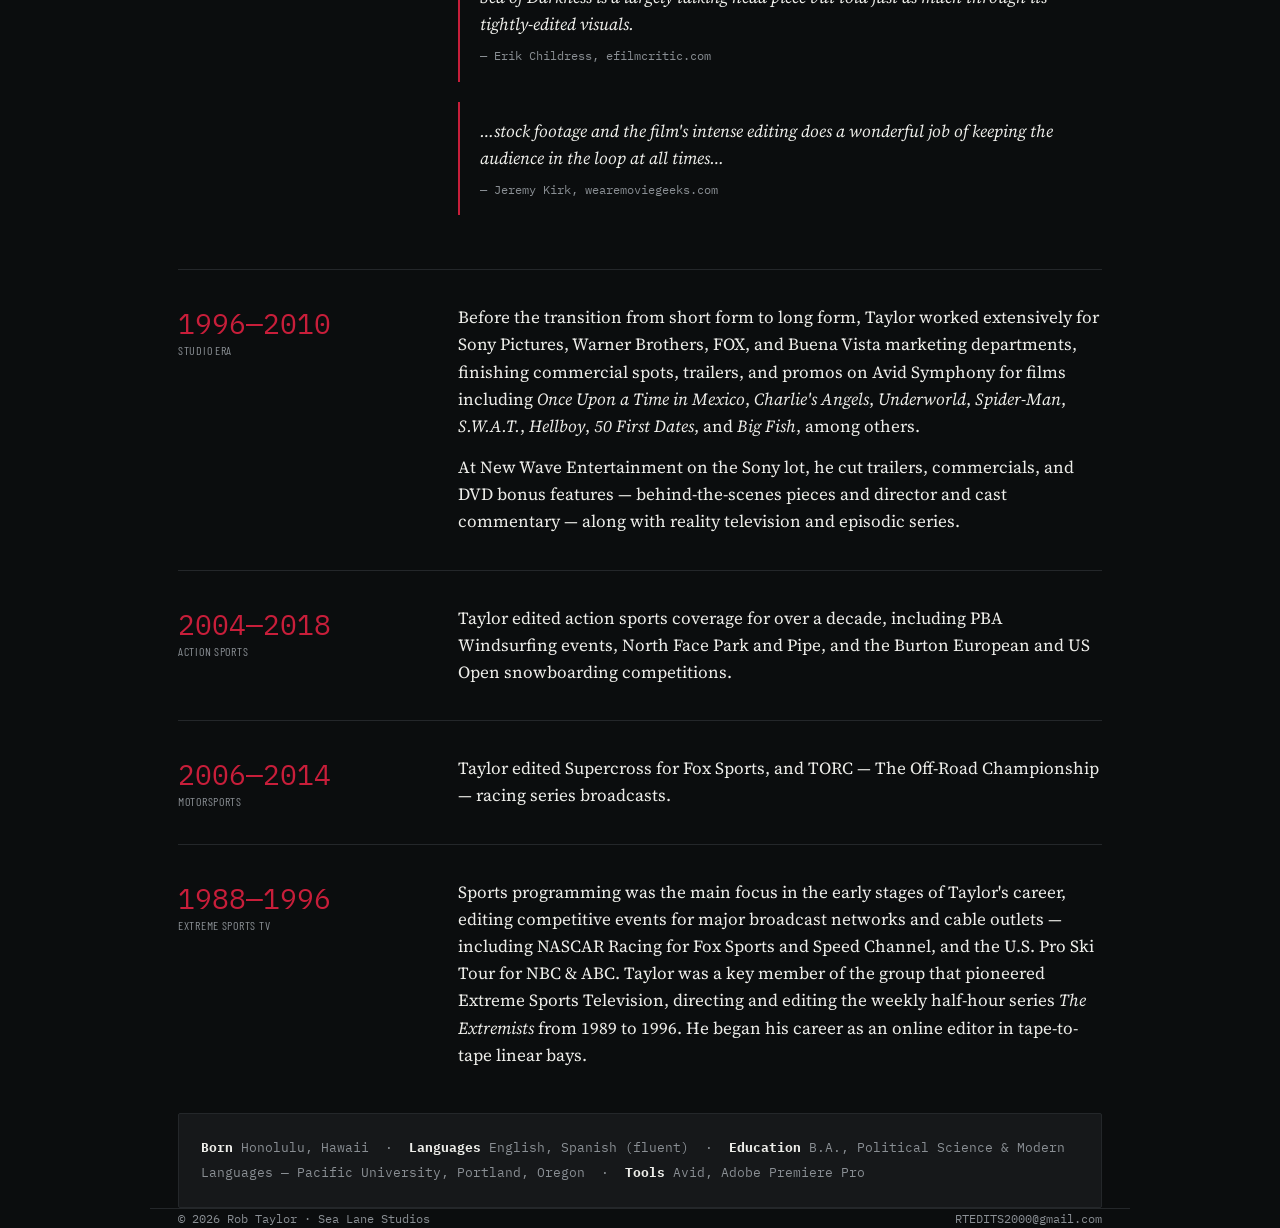
==== commit 897fcf1a: "Add files via upload" ====
--- a/about.html
+++ b/about.html
@@ -25,9 +25,9 @@
 </header>
 
 <main>
-  <div class="about-banner"><img src="images/headshot.jpg" alt="Rob Taylor"></div>
+  <section class="section frame" style="border-top:none; padding-top:40px;">
+    <div class="about-banner"><img src="images/headshot.jpg" alt="Rob Taylor"></div>
 
-  <section class="section frame" style="border-top:none; padding-top:40px;">
     <p class="eyebrow mono">00:24:11:19 — ABOUT</p>
     <h2>About</h2>
 
--- a/styles.css
+++ b/styles.css
@@ -175,7 +175,7 @@
 }
 
 .tag {
-  font-size: 17px;
+  font-size: 34px;
   color: var(--accent);
   font-weight: 600;
   margin: 0 0 18px;
@@ -274,9 +274,27 @@
 
 /* ---------- About: era timeline ---------- */
 
+.about-banner {
+  width: 100%;
+  max-width: 500px;
+  margin: 0 0 32px;
+  overflow: hidden;
+  border: 1px solid rgba(200, 30, 58, 0.4);
+  border-radius: 3px;
+  background: var(--panel);
+  padding: 4px;
+}
+
+.about-banner img {
+  width: 100%;
+  height: auto;
+  display: block;
+  border-radius: 2px;
+}
+
 .bio-top {
   display: grid;
-  grid-template-columns: 220px 1fr;
+  grid-template-columns: 1fr;
   gap: 40px;
   align-items: start;
   margin-bottom: 10px;
@@ -299,15 +317,15 @@
   padding: 34px 0;
   border-top: 1px solid var(--panel-line);
   display: grid;
-  grid-template-columns: 180px 1fr;
+  grid-template-columns: 240px 1fr;
   gap: 40px;
 }
 
 .era-time {
   font-family: 'IBM Plex Mono', monospace;
-  font-size: 14px;
+  font-size: 28px;
   color: var(--accent);
-  white-space: nowrap;
+  line-height: 1.15;
   padding-top: 4px;
 }
 
@@ -447,6 +465,12 @@
   .bio-top img { width: 160px; }
   .hero { padding: 60px 0 50px; }
   nav.primary { gap: 18px; font-size: 13px; }
+  .era-time {
+    font-size: 20px;
+  }
+  .tag {
+    font-size: 24px;
+  }
 }
 
 @media (prefers-reduced-motion: reduce) {
